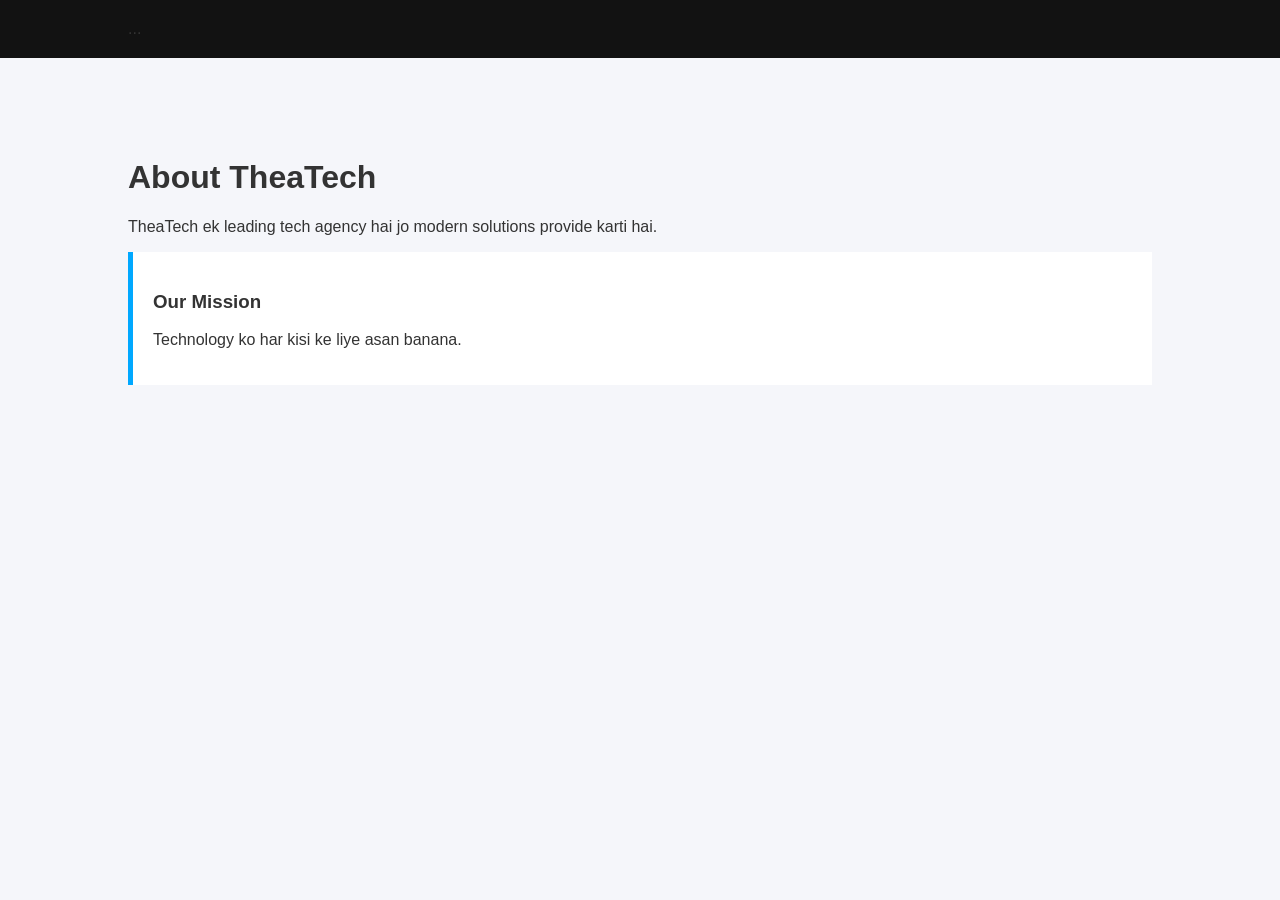
==== about.html @ 86070a85 "Create about.html" ====
<!DOCTYPE html>
<html lang="en">
<head>
    <meta charset="UTF-8">
    <link rel="stylesheet" href="style.css">
    <title>About Us | TheaTech</title>
</head>
<body>
    <nav>...</nav> 

    <div class="container">
        <h1>About TheaTech</h1>
        <p>TheaTech ek leading tech agency hai jo modern solutions provide karti hai.</p>
        <div style="background: white; padding: 20px; border-left: 5px solid #00a8ff;">
            <h3>Our Mission</h3>
            <p>Technology ko har kisi ke liye asan banana.</p>
        </div>
    </div>
</body>
</html>
---- style.css ----
/* Color Scheme & Global Styles */
:root {
    --primary: #00a8ff;
    --dark: #121212;
    --light: #ffffff;
    --grey: #2d3436;
}

body { font-family: 'Poppins', sans-serif; margin: 0; background: #f5f6fa; color: #333; }

/* Navigation Bar */
nav { background: var(--dark); padding: 20px 10%; display: flex; justify-content: space-between; align-items: center; position: sticky; top: 0; z-index: 1000; }
nav .logo { color: var(--primary); font-size: 24px; font-weight: bold; }
nav ul { list-style: none; display: flex; margin: 0; }
nav ul li { margin-left: 20px; }
nav ul li a { color: white; text-decoration: none; transition: 0.3s; }
nav ul li a:hover { color: var(--primary); }

/* Slider Section */
.hero { height: 450px; background: linear-gradient(rgba(0,0,0,0.7), rgba(0,0,0,0.7)), url('https://images.unsplash.com/photo-1518770660439-4636190af475?auto=format&fit=crop&w=1350&q=80'); background-size: cover; color: white; display: flex; flex-direction: column; justify-content: center; align-items: center; text-align: center; }
.hero h1 { font-size: 3rem; margin-bottom: 10px; }

/* Sections */
.container { padding: 80px 10%; }
.footer { background: var(--dark); color: white; text-align: center; padding: 20px; margin-top: 50px; }
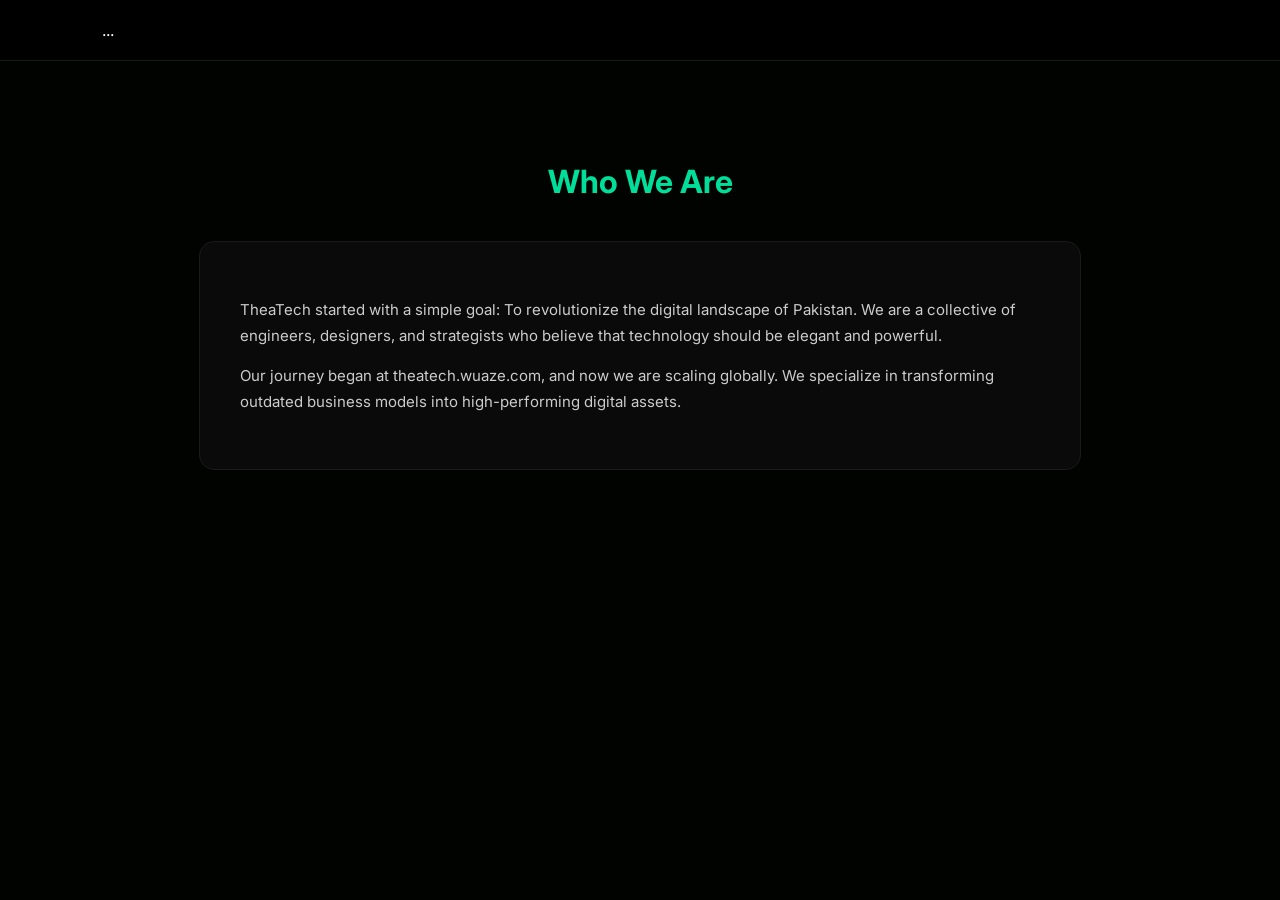
==== commit 9d585359: "Create about.html" ====
--- a/about.html
+++ b/about.html
@@ -1,20 +1,16 @@
 <!DOCTYPE html>
 <html lang="en">
 <head>
-    <meta charset="UTF-8">
-    <link rel="stylesheet" href="style.css">
-    <title>About Us | TheaTech</title>
+    <meta charset="UTF-8"><link rel="stylesheet" href="style.css"><link href="https://unpkg.com/aos@2.3.1/dist/aos.css" rel="stylesheet"><title>About Us | TheaTech</title>
 </head>
 <body>
-    <nav>...</nav> 
-
-    <div class="container">
-        <h1>About TheaTech</h1>
-        <p>TheaTech ek leading tech agency hai jo modern solutions provide karti hai.</p>
-        <div style="background: white; padding: 20px; border-left: 5px solid #00a8ff;">
-            <h3>Our Mission</h3>
-            <p>Technology ko har kisi ke liye asan banana.</p>
+    <nav>...</nav> <div class="container">
+        <h1 class="section-title" data-aos="fade-right">Who We Are</h1>
+        <div class="card" data-aos="fade-up" style="max-width: 800px; margin: 0 auto;">
+            <p>TheaTech started with a simple goal: To revolutionize the digital landscape of Pakistan. We are a collective of engineers, designers, and strategists who believe that technology should be elegant and powerful.</p>
+            <p>Our journey began at theatech.wuaze.com, and now we are scaling globally. We specialize in transforming outdated business models into high-performing digital assets.</p>
         </div>
     </div>
+    <script src="https://unpkg.com/aos@2.3.1/dist/aos.js"></script><script>AOS.init();</script>
 </body>
 </html>
--- a/style.css
+++ b/style.css
@@ -1,25 +1,71 @@
-/* Color Scheme & Global Styles */
+@import url('https://fonts.googleapis.com/css2?family=Inter:wght@300;400;600;800&display=swap');
+
 :root {
-    --primary: #00a8ff;
-    --dark: #121212;
-    --light: #ffffff;
-    --grey: #2d3436;
+    --primary: #00df9a;
+    --dark: #000300;
+    --card-bg: #0a0a0a;
+    --text: #ffffff;
+    --grey: #888;
 }
 
-body { font-family: 'Poppins', sans-serif; margin: 0; background: #f5f6fa; color: #333; }
+body {
+    background: var(--dark);
+    color: var(--text);
+    font-family: 'Inter', sans-serif;
+    margin: 0;
+    overflow-x: hidden;
+}
 
-/* Navigation Bar */
-nav { background: var(--dark); padding: 20px 10%; display: flex; justify-content: space-between; align-items: center; position: sticky; top: 0; z-index: 1000; }
-nav .logo { color: var(--primary); font-size: 24px; font-weight: bold; }
-nav ul { list-style: none; display: flex; margin: 0; }
-nav ul li { margin-left: 20px; }
-nav ul li a { color: white; text-decoration: none; transition: 0.3s; }
+/* Navigation */
+nav {
+    display: flex;
+    justify-content: space-between;
+    align-items: center;
+    padding: 20px 8%;
+    background: rgba(0,0,0,0.95);
+    position: sticky;
+    top: 0;
+    z-index: 1000;
+    border-bottom: 1px solid #1a1a1a;
+}
+
+.logo { font-size: 24px; font-weight: 800; color: var(--primary); letter-spacing: 1px; }
+
+nav ul { display: flex; list-style: none; gap: 25px; }
+nav ul li a { color: white; text-decoration: none; font-size: 14px; font-weight: 600; transition: 0.3s; text-transform: uppercase; }
 nav ul li a:hover { color: var(--primary); }
 
-/* Slider Section */
-.hero { height: 450px; background: linear-gradient(rgba(0,0,0,0.7), rgba(0,0,0,0.7)), url('https://images.unsplash.com/photo-1518770660439-4636190af475?auto=format&fit=crop&w=1350&q=80'); background-size: cover; color: white; display: flex; flex-direction: column; justify-content: center; align-items: center; text-align: center; }
-.hero h1 { font-size: 3rem; margin-bottom: 10px; }
+/* Hero Section */
+.hero {
+    height: 70vh;
+    display: flex;
+    flex-direction: column;
+    justify-content: center;
+    align-items: center;
+    text-align: center;
+    background: radial-gradient(circle at center, #001f15 0%, #000300 100%);
+}
 
-/* Sections */
+.hero h1 { font-size: 4rem; margin: 0; color: #fff; }
+.hero span { color: var(--primary); }
+
+/* Containers & Grid */
 .container { padding: 80px 10%; }
-.footer { background: var(--dark); color: white; text-align: center; padding: 20px; margin-top: 50px; }
+.section-title { font-size: 32px; color: var(--primary); margin-bottom: 40px; text-align: center; }
+
+.grid { display: grid; grid-template-columns: repeat(auto-fit, minmax(300px, 1fr)); gap: 30px; }
+
+.card {
+    background: var(--card-bg);
+    padding: 40px;
+    border-radius: 15px;
+    border: 1px solid #1a1a1a;
+    transition: 0.4s ease;
+}
+
+.card:hover { border-color: var(--primary); transform: translateY(-10px); }
+
+.card h3 { color: var(--primary); margin-top: 0; }
+.card p { color: #ccc; line-height: 1.7; font-size: 15px; }
+
+footer { padding: 40px; text-align: center; border-top: 1px solid #1a1a1a; color: var(--grey); font-size: 13px; }
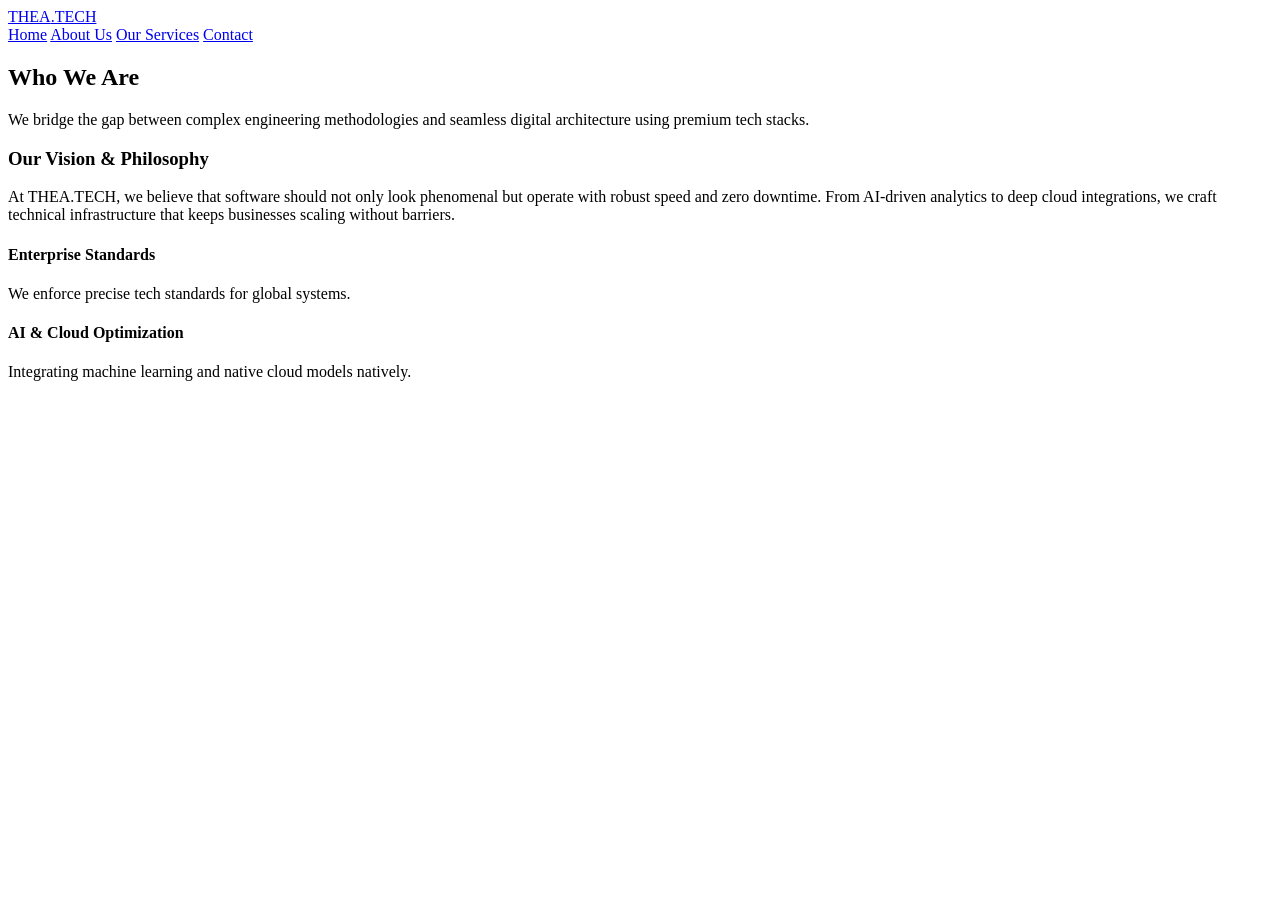
==== commit ef4ed313: "Update about.html" ====
--- a/about.html
+++ b/about.html
@@ -1,16 +1,56 @@
 <!DOCTYPE html>
 <html lang="en">
 <head>
-    <meta charset="UTF-8"><link rel="stylesheet" href="style.css"><link href="https://unpkg.com/aos@2.3.1/dist/aos.css" rel="stylesheet"><title>About Us | TheaTech</title>
+    <meta charset="UTF-8">
+    <meta name="viewport" content="width=device-width, initial-scale=1.0">
+    <title>About Us | THEA.TECH</title>
+    <script src="https://tailwindcss.com"></script>
+    <link rel="stylesheet" href="https://cloudflare.com">
 </head>
-<body>
-    <nav>...</nav> <div class="container">
-        <h1 class="section-title" data-aos="fade-right">Who We Are</h1>
-        <div class="card" data-aos="fade-up" style="max-width: 800px; margin: 0 auto;">
-            <p>TheaTech started with a simple goal: To revolutionize the digital landscape of Pakistan. We are a collective of engineers, designers, and strategists who believe that technology should be elegant and powerful.</p>
-            <p>Our journey began at theatech.wuaze.com, and now we are scaling globally. We specialize in transforming outdated business models into high-performing digital assets.</p>
+<body class="bg-[#0f172a] text-slate-200 font-sans antialiased">
+
+    <!-- NAVBAR (Same structure for consistency) -->
+    <nav class="bg-[#0b0f19]/90 backdrop-blur-md sticky top-0 z-50 border-b border-slate-800">
+        <div class="max-w-7xl mx-auto px-6 py-4 flex justify-between items-center">
+            <a href="index.html" class="text-2xl font-black tracking-wider text-white"><span class="text-sky-400">THEA</span>.TECH</a>
+            <div class="space-x-8 font-medium">
+                <a href="index.html" class="text-slate-300 hover:text-sky-400 transition">Home</a>
+                <a href="about.html" class="text-sky-400 border-b-2 border-sky-400 pb-1">About Us</a>
+                <a href="services.html" class="text-slate-300 hover:text-sky-400 transition">Our Services</a>
+                <a href="contact.html" class="text-slate-300 hover:text-sky-400 transition">Contact</a>
+            </div>
         </div>
-    </div>
-    <script src="https://unpkg.com/aos@2.3.1/dist/aos.js"></script><script>AOS.init();</script>
+    </nav>
+
+    <!-- ABOUT CONTENT -->
+    <section class="py-20 px-6 max-w-5xl mx-auto space-y-16">
+        <div class="text-center space-y-4">
+            <h2 class="text-4xl font-extrabold text-white">Who We Are</h2>
+            <p class="text-slate-400 max-w-2xl mx-auto">We bridge the gap between complex engineering methodologies and seamless digital architecture using premium tech stacks.</p>
+        </div>
+        <div class="grid grid-cols-1 md:grid-cols-2 gap-12 items-center">
+            <div class="space-y-6">
+                <h3 class="text-2xl font-bold text-sky-400">Our Vision & Philosophy</h3>
+                <p class="text-slate-400 leading-relaxed">At THEA.TECH, we believe that software should not only look phenomenal but operate with robust speed and zero downtime. From AI-driven analytics to deep cloud integrations, we craft technical infrastructure that keeps businesses scaling without barriers.</p>
+            </div>
+            <div class="bg-[#0b0f19] p-8 rounded-2xl border border-slate-800 space-y-6">
+                <div class="flex items-start gap-4">
+                    <i class="fa-solid fa-bullseye text-sky-400 text-xl mt-1"></i>
+                    <div>
+                        <h4 class="text-lg font-bold text-white">Enterprise Standards</h4>
+                        <p class="text-sm text-slate-500 mt-1">We enforce precise tech standards for global systems.</p>
+                    </div>
+                </div>
+                <div class="flex items-start gap-4">
+                    <i class="fa-solid fa-brain text-sky-400 text-xl mt-1"></i>
+                    <div>
+                        <h4 class="text-lg font-bold text-white">AI & Cloud Optimization</h4>
+                        <p class="text-sm text-slate-500 mt-1">Integrating machine learning and native cloud models natively.</p>
+                    </div>
+                </div>
+            </div>
+        </div>
+    </section>
+
 </body>
 </html>
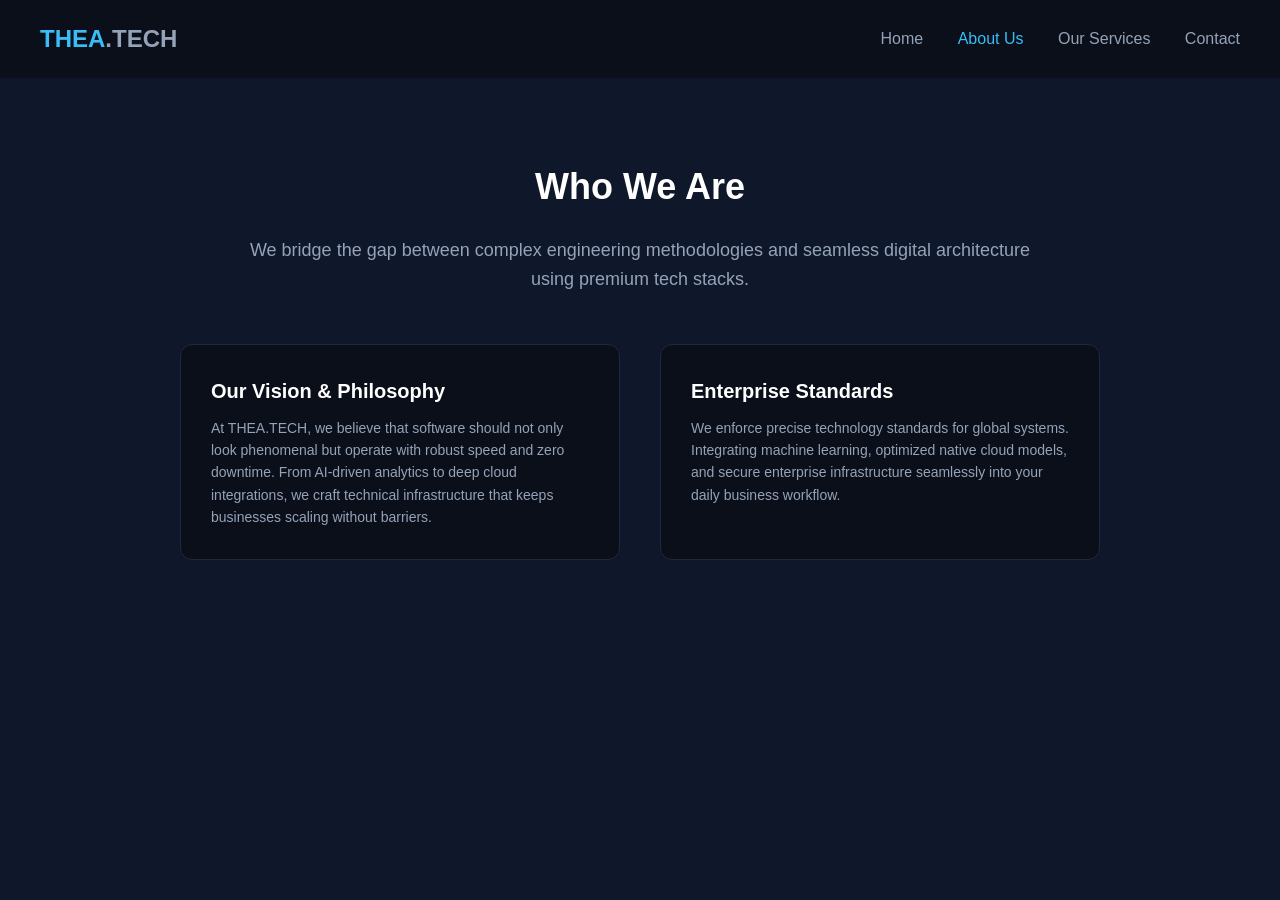
==== commit e26d3e9d: "Update about.html" ====
--- a/about.html
+++ b/about.html
@@ -4,53 +4,48 @@
     <meta charset="UTF-8">
     <meta name="viewport" content="width=device-width, initial-scale=1.0">
     <title>About Us | THEA.TECH</title>
-    <script src="https://tailwindcss.com"></script>
-    <link rel="stylesheet" href="https://cloudflare.com">
+    <style>
+        * { margin: 0; padding: 0; box-sizing: border-box; font-family: 'Segoe UI', sans-serif; }
+        body { background-color: #0f172a; color: #cbd5e1; line-height: 1.6; }
+        nav { background-color: #0b0f19; border-b: 1px solid #1e293b; padding: 20px 40px; display: flex; justify-content: space-between; align-items: center; position: sticky; top: 0; z-index: 100; }
+        nav .logo { font-size: 24px; font-weight: 900; }
+        nav .logo .blue { color: #38bdf8; }
+        nav .logo .silver { color: #94a3b8; }
+        nav .links a { color: #94a3b8; text-decoration: none; margin-left: 30px; font-weight: 500; }
+        nav .links a:hover, nav .links a.active { color: #38bdf8; }
+        .content-section { max-width: 1000px; margin: 80px auto; padding: 0 40px; text-align: center; }
+        h2 { font-size: 36px; color: #ffffff; margin-bottom: 20px; }
+        p { color: #94a3b8; font-size: 18px; margin-bottom: 40px; max-width: 800px; margin-left: auto; margin-right: auto; }
+        .grid { display: grid; grid-template-columns: 1fr 1fr; gap: 40px; text-align: left; margin-top: 50px; }
+        .card { background-color: #0b0f19; padding: 30px; border-radius: 12px; border: 1px solid #1e293b; }
+        .card h3 { color: #ffffff; font-size: 20px; margin-bottom: 10px; }
+        .card p { font-size: 14px; margin: 0; text-align: left; }
+        @media (max-width: 768px) { nav { flex-direction: column; gap: 20px; } nav .links a { margin: 0 10px; } .grid { grid-template-columns: 1fr; } }
+    </style>
 </head>
-<body class="bg-[#0f172a] text-slate-200 font-sans antialiased">
-
-    <!-- NAVBAR (Same structure for consistency) -->
-    <nav class="bg-[#0b0f19]/90 backdrop-blur-md sticky top-0 z-50 border-b border-slate-800">
-        <div class="max-w-7xl mx-auto px-6 py-4 flex justify-between items-center">
-            <a href="index.html" class="text-2xl font-black tracking-wider text-white"><span class="text-sky-400">THEA</span>.TECH</a>
-            <div class="space-x-8 font-medium">
-                <a href="index.html" class="text-slate-300 hover:text-sky-400 transition">Home</a>
-                <a href="about.html" class="text-sky-400 border-b-2 border-sky-400 pb-1">About Us</a>
-                <a href="services.html" class="text-slate-300 hover:text-sky-400 transition">Our Services</a>
-                <a href="contact.html" class="text-slate-300 hover:text-sky-400 transition">Contact</a>
-            </div>
+<body>
+    <nav>
+        <div class="logo"><span class="blue">THEA</span><span class="silver">.TECH</span></div>
+        <div class="links">
+            <a href="index.html">Home</a>
+            <a href="about.html" class="active">About Us</a>
+            <a href="services.html">Our Services</a>
+            <a href="contact.html">Contact</a>
         </div>
     </nav>
-
-    <!-- ABOUT CONTENT -->
-    <section class="py-20 px-6 max-w-5xl mx-auto space-y-16">
-        <div class="text-center space-y-4">
-            <h2 class="text-4xl font-extrabold text-white">Who We Are</h2>
-            <p class="text-slate-400 max-w-2xl mx-auto">We bridge the gap between complex engineering methodologies and seamless digital architecture using premium tech stacks.</p>
-        </div>
-        <div class="grid grid-cols-1 md:grid-cols-2 gap-12 items-center">
-            <div class="space-y-6">
-                <h3 class="text-2xl font-bold text-sky-400">Our Vision & Philosophy</h3>
-                <p class="text-slate-400 leading-relaxed">At THEA.TECH, we believe that software should not only look phenomenal but operate with robust speed and zero downtime. From AI-driven analytics to deep cloud integrations, we craft technical infrastructure that keeps businesses scaling without barriers.</p>
+    <section class="content-section">
+        <h2>Who We Are</h2>
+        <p>We bridge the gap between complex engineering methodologies and seamless digital architecture using premium tech stacks.</p>
+        <div class="grid">
+            <div class="card">
+                <h3>Our Vision & Philosophy</h3>
+                <p>At THEA.TECH, we believe that software should not only look phenomenal but operate with robust speed and zero downtime. From AI-driven analytics to deep cloud integrations, we craft technical infrastructure that keeps businesses scaling without barriers.</p>
             </div>
-            <div class="bg-[#0b0f19] p-8 rounded-2xl border border-slate-800 space-y-6">
-                <div class="flex items-start gap-4">
-                    <i class="fa-solid fa-bullseye text-sky-400 text-xl mt-1"></i>
-                    <div>
-                        <h4 class="text-lg font-bold text-white">Enterprise Standards</h4>
-                        <p class="text-sm text-slate-500 mt-1">We enforce precise tech standards for global systems.</p>
-                    </div>
-                </div>
-                <div class="flex items-start gap-4">
-                    <i class="fa-solid fa-brain text-sky-400 text-xl mt-1"></i>
-                    <div>
-                        <h4 class="text-lg font-bold text-white">AI & Cloud Optimization</h4>
-                        <p class="text-sm text-slate-500 mt-1">Integrating machine learning and native cloud models natively.</p>
-                    </div>
-                </div>
+            <div class="card">
+                <h3>Enterprise Standards</h3>
+                <p>We enforce precise technology standards for global systems. Integrating machine learning, optimized native cloud models, and secure enterprise infrastructure seamlessly into your daily business workflow.</p>
             </div>
         </div>
     </section>
-
 </body>
 </html>
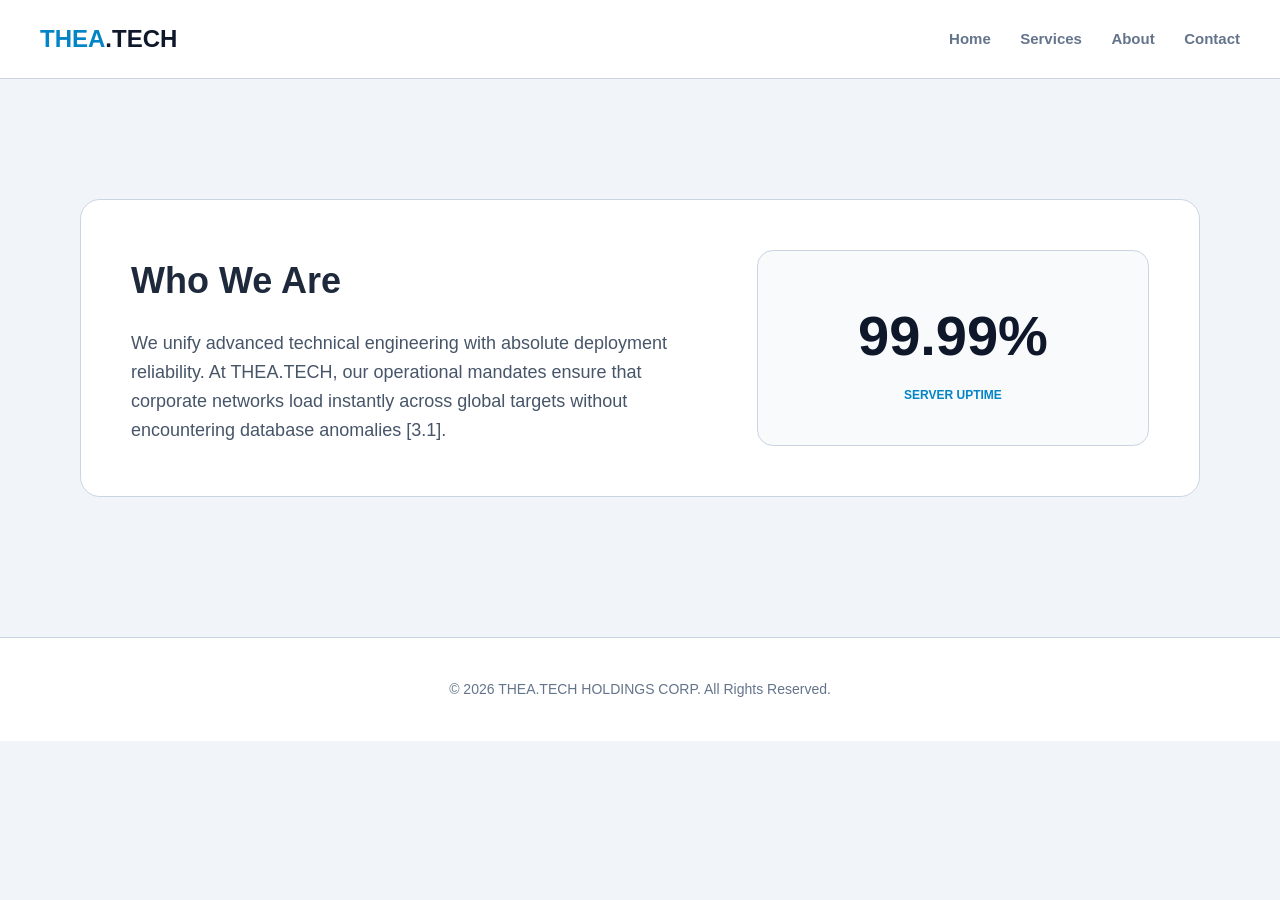
==== commit 61dda974: "Create about.html" ====
--- a/about.html
+++ b/about.html
@@ -5,47 +5,50 @@
     <meta name="viewport" content="width=device-width, initial-scale=1.0">
     <title>About Us | THEA.TECH</title>
     <style>
-        * { margin: 0; padding: 0; box-sizing: border-box; font-family: 'Segoe UI', sans-serif; }
-        body { background-color: #0f172a; color: #cbd5e1; line-height: 1.6; }
-        nav { background-color: #0b0f19; border-b: 1px solid #1e293b; padding: 20px 40px; display: flex; justify-content: space-between; align-items: center; position: sticky; top: 0; z-index: 100; }
-        nav .logo { font-size: 24px; font-weight: 900; }
-        nav .logo .blue { color: #38bdf8; }
-        nav .logo .silver { color: #94a3b8; }
-        nav .links a { color: #94a3b8; text-decoration: none; margin-left: 30px; font-weight: 500; }
-        nav .links a:hover, nav .links a.active { color: #38bdf8; }
-        .content-section { max-width: 1000px; margin: 80px auto; padding: 0 40px; text-align: center; }
-        h2 { font-size: 36px; color: #ffffff; margin-bottom: 20px; }
-        p { color: #94a3b8; font-size: 18px; margin-bottom: 40px; max-width: 800px; margin-left: auto; margin-right: auto; }
-        .grid { display: grid; grid-template-columns: 1fr 1fr; gap: 40px; text-align: left; margin-top: 50px; }
-        .card { background-color: #0b0f19; padding: 30px; border-radius: 12px; border: 1px solid #1e293b; }
-        .card h3 { color: #ffffff; font-size: 20px; margin-bottom: 10px; }
-        .card p { font-size: 14px; margin: 0; text-align: left; }
-        @media (max-width: 768px) { nav { flex-direction: column; gap: 20px; } nav .links a { margin: 0 10px; } .grid { grid-template-columns: 1fr; } }
+        * { margin: 0; padding: 0; box-sizing: border-box; font-family: 'Segoe UI', Arial, sans-serif; }
+        body { background-color: #f1f5f9; color: #1e293b; line-height: 1.6; }
+        header { background-color: #ffffff; border-bottom: 1px solid #cbd5e1; padding: 20px 40px; display: flex; justify-content: space-between; align-items: center; position: sticky; top: 0; z-index: 1000; }
+        .logo-box { font-size: 24px; font-weight: 900; text-decoration: none; }
+        .logo-box .blue { color: #0284c7; } .logo-box .dark { color: #0f172a; }
+        nav a { color: #64748b; text-decoration: none; margin-left: 25px; font-weight: 700; font-size: 15px; }
+        nav a:hover { color: #0284c7; }
+        
+        .container { padding: 80px 40px; max-width: 1200px; margin: 0 auto; text-align: center; }
+        .about-master-layout { display: flex; gap: 50px; align-items: center; text-align: left; background-color: #ffffff; padding: 50px; border-radius: 20px; border: 1px solid #cbd5e1; margin-top: 40px; }
+        .about-narrative { flex: 1.3; } .about-numerical-box { flex: 0.7; background: #f8fafc; padding: 40px; border-radius: 16px; border: 1px solid #cbd5e1; text-align: center; }
+        .about-numerical-box h4 { font-size: 56px; font-weight: 900; color: #0f172a; }
+        footer { background-color: #ffffff; border-top: 1px solid #cbd5e1; padding: 40px; text-align: center; color: #64748b; font-size: 14px; margin-top: 60px; }
+
+        @media (max-width: 968px) {
+            body { background-color: #0b0f19; color: #cbd5e1; }
+            header { background-color: rgba(11, 15, 25, 0.95); border-bottom: 1px solid #1e293b; }
+            .logo-box .dark { color: #ffffff; } .logo-box .blue { color: #38bdf8; } nav a { color: #94a3b8; }
+            .about-master-layout { background-color: #111827; border-color: #1e293b; flex-direction: column; } .about-numerical-box { background: #0f172a; border-color: #1e293b; width: 100%; } .about-numerical-box h4 { color: #ffffff; }
+            footer { background-color: #090d16; border-color: #1e293b; }
+        }
     </style>
 </head>
 <body>
-    <nav>
-        <div class="logo"><span class="blue">THEA</span><span class="silver">.TECH</span></div>
-        <div class="links">
+    <header>
+        <a href="index.html" class="logo-box"><span class="blue">THEA</span><span class="dark">.TECH</span></a>
+        <nav>
             <a href="index.html">Home</a>
-            <a href="about.html" class="active">About Us</a>
-            <a href="services.html">Our Services</a>
+            <a href="services.html">Services</a>
+            <a href="about.html" class="active">About</a>
             <a href="contact.html">Contact</a>
+        </nav>
+    </header>
+
+    <div class="container">
+        <div class="about-master-layout">
+            <div class="about-narrative">
+                <h2 style="font-size: 36px; margin-bottom: 20px;">Who We Are</h2>
+                <p style="font-size: 18px; color: #475569;">We unify advanced technical engineering with absolute deployment reliability. At THEA.TECH, our operational mandates ensure that corporate networks load instantly across global targets without encountering database anomalies [3.1].</p>
+            </div>
+            <div class="about-numerical-box"><h4>99.99%</h4><p style="color: #0284c7; font-weight: bold; text-transform: uppercase; font-size: 12px; margin-top: 5px;">Server Uptime</p></div>
         </div>
-    </nav>
-    <section class="content-section">
-        <h2>Who We Are</h2>
-        <p>We bridge the gap between complex engineering methodologies and seamless digital architecture using premium tech stacks.</p>
-        <div class="grid">
-            <div class="card">
-                <h3>Our Vision & Philosophy</h3>
-                <p>At THEA.TECH, we believe that software should not only look phenomenal but operate with robust speed and zero downtime. From AI-driven analytics to deep cloud integrations, we craft technical infrastructure that keeps businesses scaling without barriers.</p>
-            </div>
-            <div class="card">
-                <h3>Enterprise Standards</h3>
-                <p>We enforce precise technology standards for global systems. Integrating machine learning, optimized native cloud models, and secure enterprise infrastructure seamlessly into your daily business workflow.</p>
-            </div>
-        </div>
-    </section>
+    </div>
+
+    <footer><p>&copy; 2026 THEA.TECH HOLDINGS CORP. All Rights Reserved.</p></footer>
 </body>
 </html>
